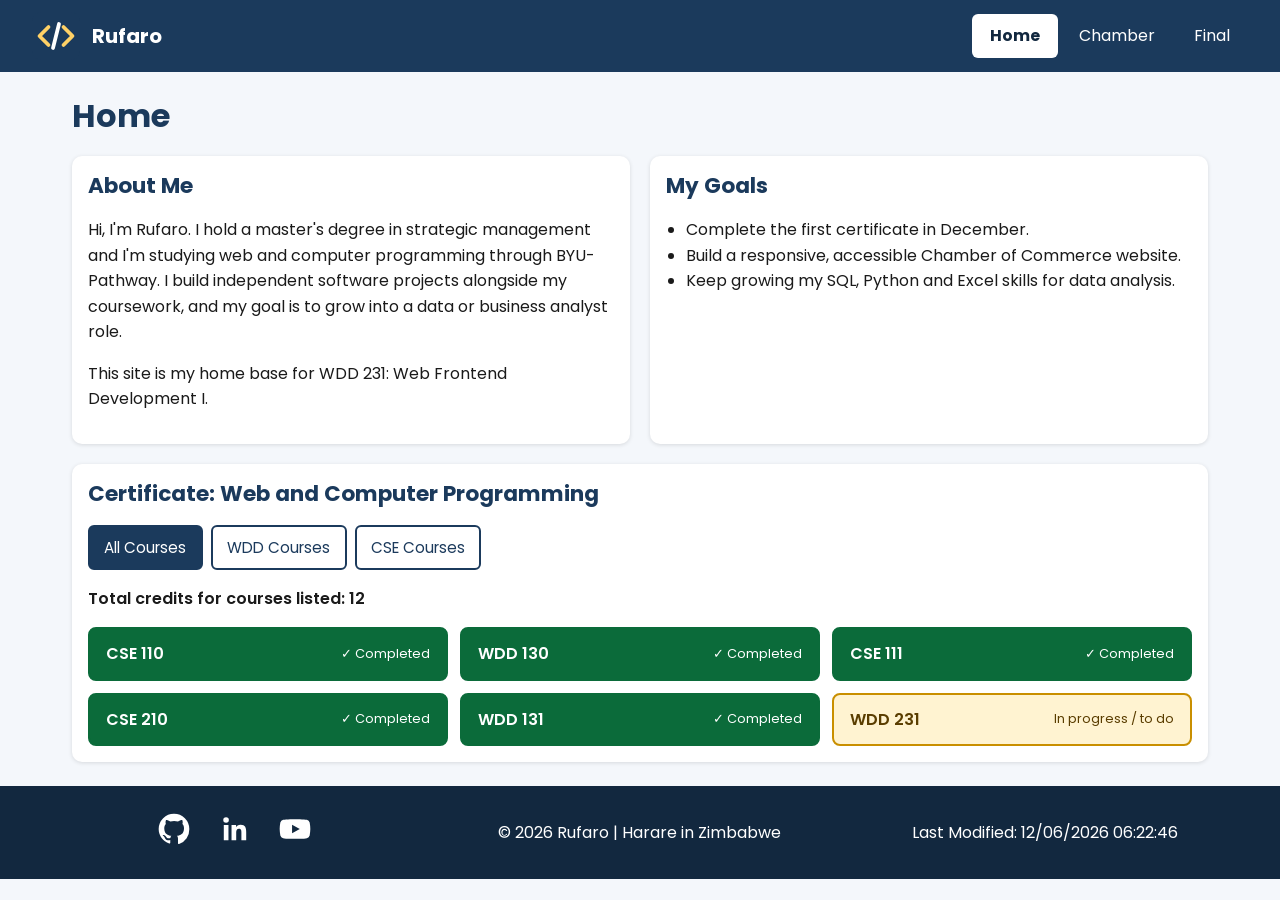
==== index.html @ 34c95f8e "landing page" ====
<!doctype html>
<html lang="en">
  <head>
    <meta charset="UTF-8" />
    <meta name="viewport" content="width=device-width, initial-scale=1.0" />
    <title>Rufaro | WDD 231 Course Home</title>
    <meta
      name="description"
      content="Course home page for Rufaro's WDD 231 Web Frontend Development I work, including the Web and Computer Programming certificate course list."
    />
    <meta name="author" content="Rufaro" />

    <link rel="preconnect" href="https://fonts.googleapis.com" />
    <link rel="preconnect" href="https://fonts.gstatic.com" crossorigin />
    <link
      href="https://fonts.googleapis.com/css2?family=Poppins:wght@400;600;700&display=swap"
      rel="stylesheet"
    />

    <link rel="stylesheet" href="styles/small.css" />
    <link rel="stylesheet" href="styles/larger.css" />

    <script src="scripts/navigation.js" defer></script>
    <script src="scripts/date.js" defer></script>
    <script src="scripts/course.js" defer></script>
  </head>
  <body>
    <header>
      <div class="brand">
        <img src="images/logo.svg" alt="" width="48" height="48" />
        <span class="name">Rufaro</span>
      </div>
      <button
        id="menu-button"
        aria-expanded="false"
        aria-controls="primary-nav"
        aria-label="Toggle navigation menu"
      >
        &#9776;
      </button>
      <nav aria-label="Main navigation">
        <ul id="primary-nav">
          <li>
            <a href="index.html" class="active" aria-current="page">Home</a>
          </li>
          <li><a href="chamber/index.html">Chamber</a></li>
          <li><a href="final/index.html">Final</a></li>
        </ul>
      </nav>
    </header>

    <main>
      <h1>Home</h1>

      <section id="about" class="about">
        <h2>About Me</h2>
        <p>
          Hi, I'm Rufaro. I hold a master's degree in strategic management and
          I'm studying web and computer programming through BYU-Pathway. I build
          independent software projects alongside my coursework, and my goal is
          to grow into a data or business analyst role.
        </p>
        <p>
          This site is my home base for WDD 231: Web Frontend Development I.
        </p>
      </section>

      <section id="courses" class="courses">
        <h2>Certificate: Web and Computer Programming</h2>
        <div
          class="filters"
          role="group"
          aria-label="Filter courses by subject"
        >
          <button
            type="button"
            data-filter="all"
            class="active"
            aria-pressed="true"
          >
            All Courses
          </button>
          <button type="button" data-filter="WDD" aria-pressed="false">
            WDD Courses
          </button>
          <button type="button" data-filter="CSE" aria-pressed="false">
            CSE Courses
          </button>
        </div>
        <p class="credits" aria-live="polite">
          Total credits for courses listed: <span id="total-credits">0</span>
        </p>
        <ul id="course-list" class="course-list"></ul>
      </section>

      <section id="goals" class="goals">
        <h2>My Goals</h2>
        <ul>
          <li>Complete the first certificate in December.</li>
          <li>Build a responsive, accessible Chamber of Commerce website.</li>
          <li>
            Keep growing my SQL, Python and Excel skills for data analysis.
          </li>
        </ul>
      </section>
    </main>

    <footer>
      <div class="social">
        <a
          href="https://github.com/yourgithubusername/wdd231"
          aria-label="GitHub"
          ><img src="images/github.svg" alt="" width="32" height="32"
        /></a>
        <a
          href="https://www.linkedin.com/in/your-linkedin/"
          aria-label="LinkedIn"
          ><img src="images/linkedin.svg" alt="" width="32" height="32"
        /></a>
        <a href="https://www.youtube.com/" aria-label="YouTube"
          ><img src="images/youtube.svg" alt="" width="32" height="32"
        /></a>
      </div>
      <p>
        &copy; <span id="currentyear"></span> Rufaro &#124; Harare in Zimbabwe
      </p>
      <p>Last Modified: <span id="lastModified"></span></p>
    </footer>
  </body>
</html>
---- styles/small.css ----
/* Small screen styles (mobile first, 320px and up) */
:root {
  --primary: #1b3a5c;
  --primary-dark: #12283f;
  --accent: #ffd166;
  --bg: #f4f7fb;
  --text: #1a1a1a;
  --white: #ffffff;
  --done: #0b6b3a;
  --todo: #5a3d00;
}

*, *::before, *::after { box-sizing: border-box; }

html { -webkit-text-size-adjust: 100%; }

body {
  margin: 0;
  font-family: "Poppins", sans-serif;
  line-height: 1.6;
  color: var(--text);
  background: var(--bg);
}

img { max-width: 100%; height: auto; }

/* Header and navigation */
header {
  display: flex;
  flex-wrap: wrap;
  align-items: center;
  justify-content: space-between;
  padding: 0.75rem 1rem;
  background: var(--primary);
  color: var(--white);
}

.brand { display: flex; align-items: center; gap: 0.75rem; }
.name { font-size: 1.25rem; font-weight: 700; }

#menu-button {
  background: transparent;
  color: var(--white);
  border: 2px solid var(--white);
  border-radius: 6px;
  font-size: 1.5rem;
  line-height: 1;
  padding: 0.35rem 0.7rem;
  cursor: pointer;
}

#menu-button:hover, #menu-button:focus-visible { background: var(--accent); color: var(--primary-dark); }

nav { width: 100%; }

#primary-nav {
  display: none;
  list-style: none;
  margin: 0.75rem 0 0;
  padding: 0;
}

#primary-nav.open { display: block; }

#primary-nav a {
  display: block;
  padding: 0.75rem 1rem;
  color: var(--white);
  text-decoration: none;
  border-bottom: 1px solid rgba(255, 255, 255, 0.25);
}

#primary-nav a:hover, #primary-nav a:focus-visible {
  background: var(--accent);
  color: var(--primary-dark);
}

/* Wayfinding */
#primary-nav a.active {
  background: var(--white);
  color: var(--primary-dark);
  font-weight: 700;
}

/* Main */
main { padding: 1rem; }

h1, h2 { color: var(--primary); line-height: 1.25; }
h1 { margin: 0.5rem 0 1rem; }
h2 { font-size: 1.35rem; margin-top: 0; }

section {
  background: var(--white);
  border-radius: 10px;
  padding: 1rem;
  margin-bottom: 1.25rem;
  box-shadow: 0 1px 4px rgba(0, 0, 0, 0.12);
}

/* Course filters */
.filters { display: flex; flex-wrap: wrap; gap: 0.5rem; margin-bottom: 0.75rem; }

.filters button {
  font-family: inherit;
  font-size: 0.95rem;
  padding: 0.55rem 0.9rem;
  border: 2px solid var(--primary);
  border-radius: 6px;
  background: var(--white);
  color: var(--primary);
  cursor: pointer;
}

.filters button:hover, .filters button:focus-visible { background: var(--accent); }

.filters button.active { background: var(--primary); color: var(--white); }

.credits { font-weight: 600; }

/* Course cards */
.course-list {
  list-style: none;
  margin: 0;
  padding: 0;
  display: grid;
  gap: 0.75rem;
}

.course-card {
  display: flex;
  justify-content: space-between;
  align-items: center;
  gap: 0.5rem;
  padding: 0.75rem 1rem;
  border-radius: 8px;
  font-weight: 600;
  border: 2px solid var(--primary);
}

.course-card .status { font-size: 0.8rem; font-weight: 400; }

.course-card.completed {
  background: var(--done);
  border-color: var(--done);
  color: var(--white);
}

.course-card.not-completed {
  background: #fff3d1;
  border-color: #c98f00;
  color: var(--todo);
}

.goals ul { margin: 0; padding-left: 1.25rem; }

/* Footer */
footer {
  background: var(--primary-dark);
  color: var(--white);
  text-align: center;
  padding: 1rem;
}

footer p { margin: 0.4rem 0; }

.social { display: flex; justify-content: center; gap: 1rem; }

.social a { display: inline-block; padding: 0.4rem; border-radius: 6px; }
.social a:hover, .social a:focus-visible { background: rgba(255, 255, 255, 0.2); }
---- styles/larger.css ----
/* Larger screen styles */
@media screen and (min-width: 700px) {
  header { flex-wrap: nowrap; padding: 0.75rem 2rem; }

  #menu-button { display: none; }

  nav { width: auto; }

  #primary-nav {
    display: flex;
    gap: 0.25rem;
    margin: 0;
  }

  #primary-nav a {
    border-bottom: none;
    border-radius: 6px;
    padding: 0.6rem 1.1rem;
  }

  main {
    display: grid;
    grid-template-columns: 1fr 1fr;
    gap: 1.25rem;
    max-width: 1200px;
    margin: 0 auto;
    padding: 1.5rem 2rem;
  }

  main h1 { grid-column: 1 / -1; margin: 0; }

  main section { margin-bottom: 0; }

  .courses { grid-column: 1 / -1; grid-row: 3; }

  .course-list { grid-template-columns: repeat(3, 1fr); }

  footer {
    display: grid;
    grid-template-columns: repeat(3, 1fr);
    align-items: center;
    padding: 1.25rem 2rem;
  }
}
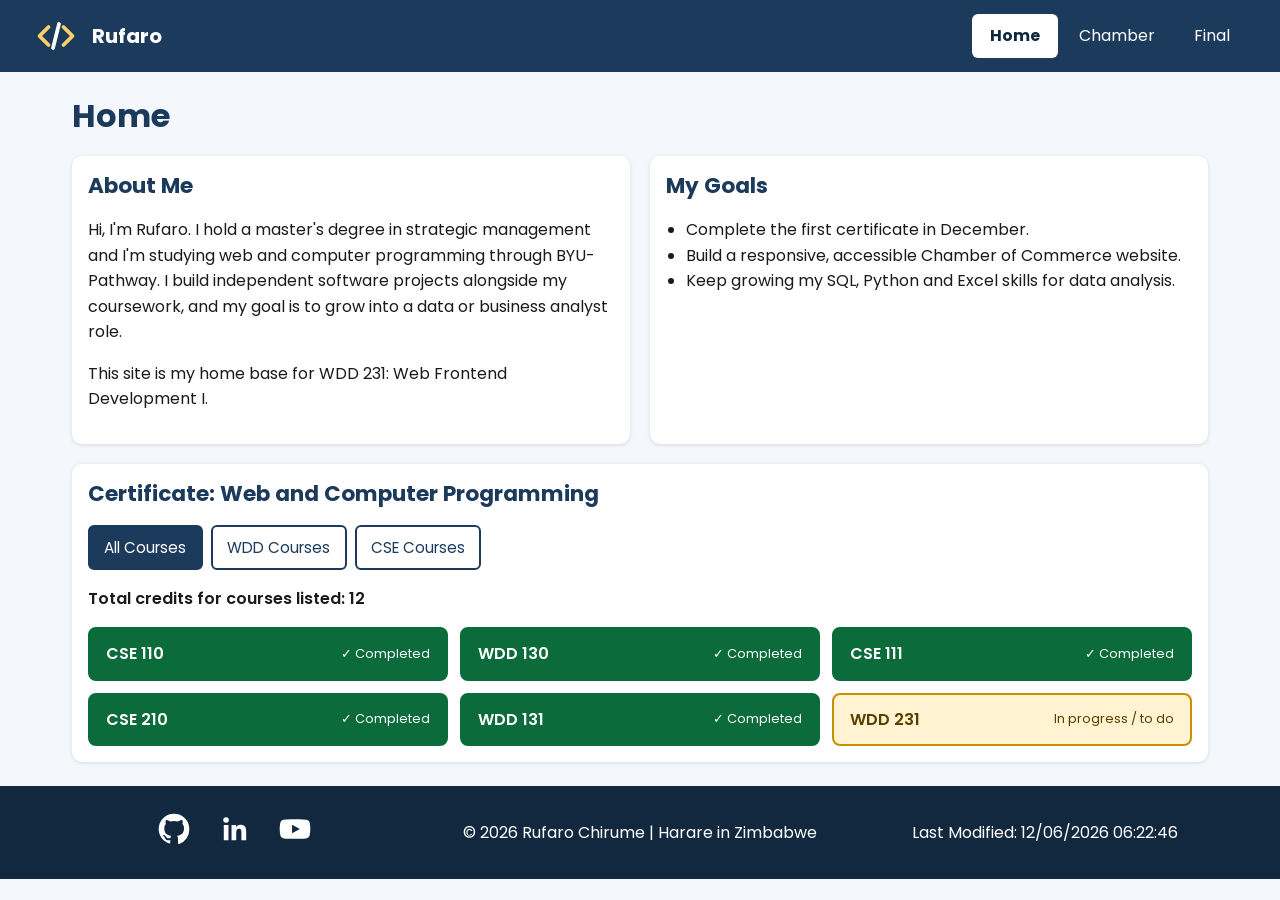
==== commit 362609d8: "footer edited" ====
--- a/index.html
+++ b/index.html
@@ -3,12 +3,12 @@
   <head>
     <meta charset="UTF-8" />
     <meta name="viewport" content="width=device-width, initial-scale=1.0" />
-    <title>Rufaro | WDD 231 Course Home</title>
+    <title>Rufaro Chirume | WDD 231 Course Home</title>
     <meta
       name="description"
       content="Course home page for Rufaro's WDD 231 Web Frontend Development I work, including the Web and Computer Programming certificate course list."
     />
-    <meta name="author" content="Rufaro" />
+    <meta name="author" content="Rufaro Chirume" />
 
     <link rel="preconnect" href="https://fonts.googleapis.com" />
     <link rel="preconnect" href="https://fonts.gstatic.com" crossorigin />
@@ -122,7 +122,8 @@
         /></a>
       </div>
       <p>
-        &copy; <span id="currentyear"></span> Rufaro &#124; Harare in Zimbabwe
+        &copy; <span id="currentyear"></span> Rufaro Chirume &#124; Harare in
+        Zimbabwe
       </p>
       <p>Last Modified: <span id="lastModified"></span></p>
     </footer>
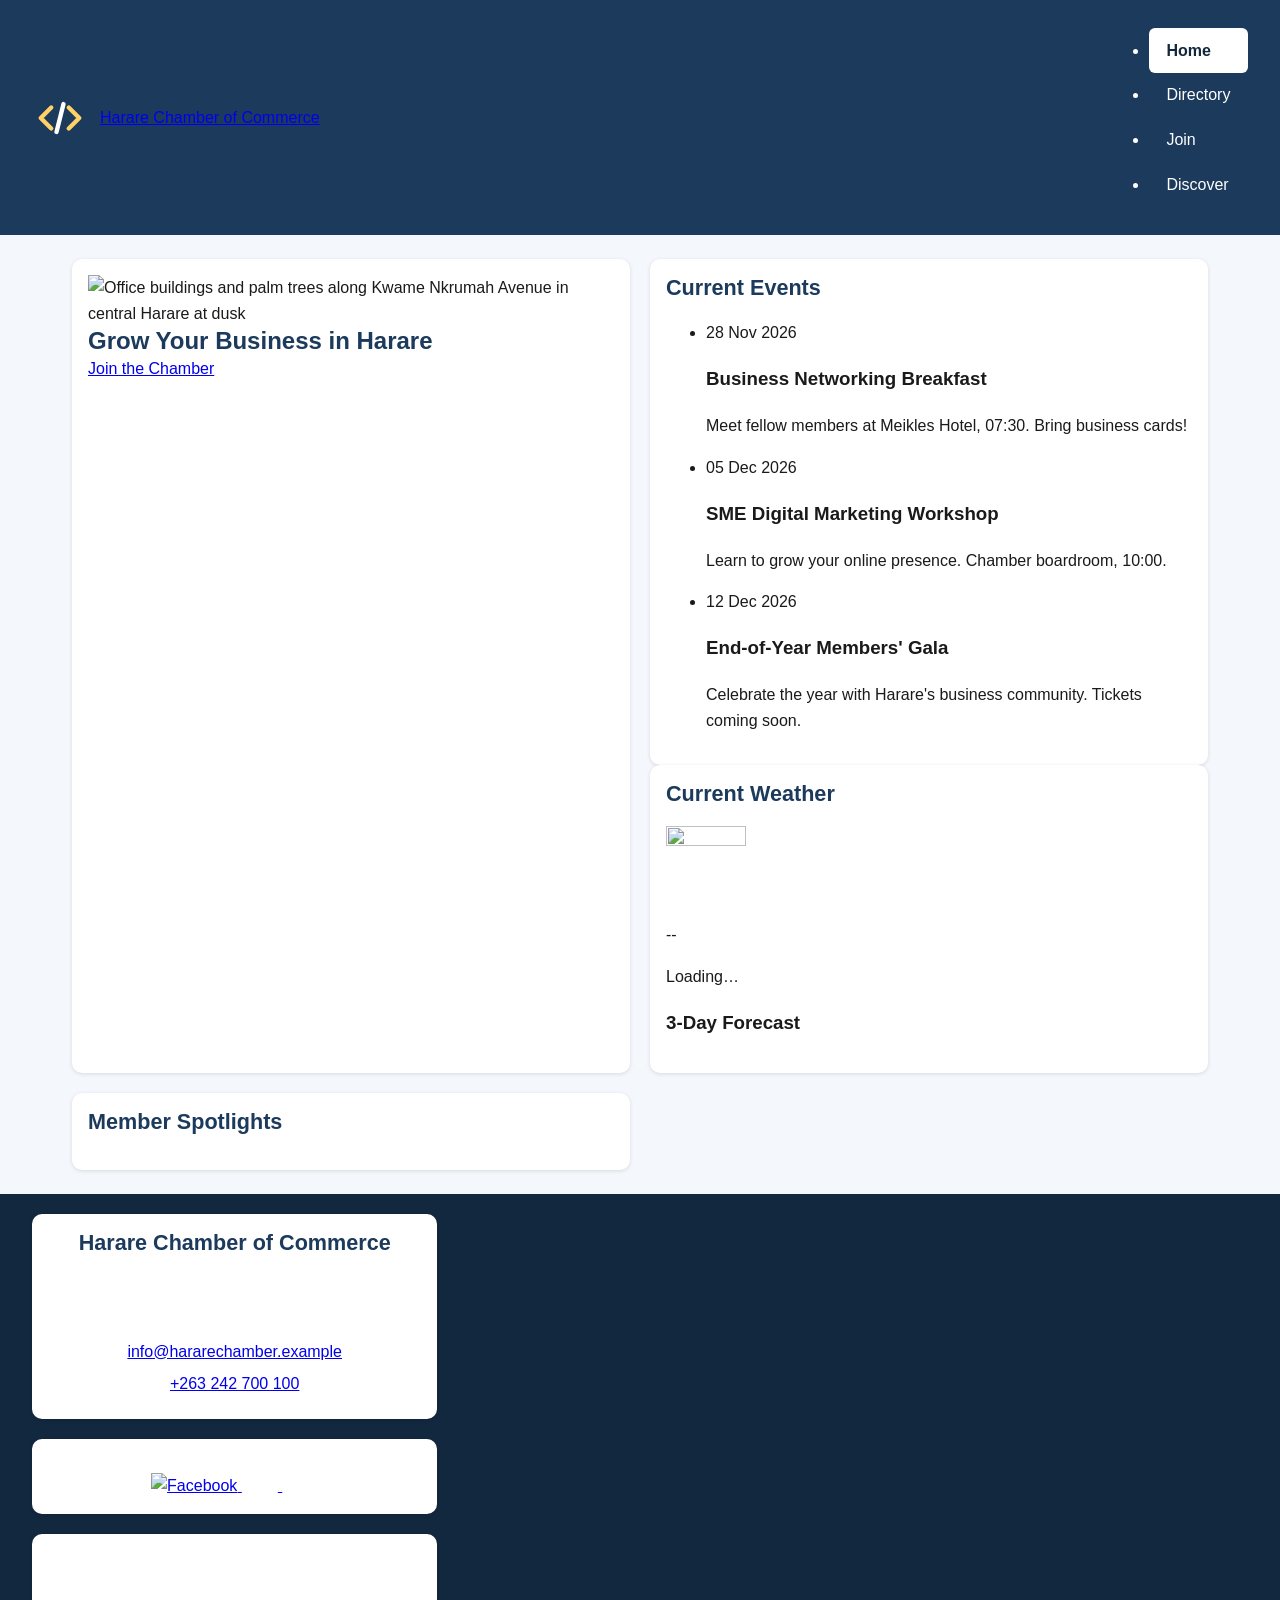
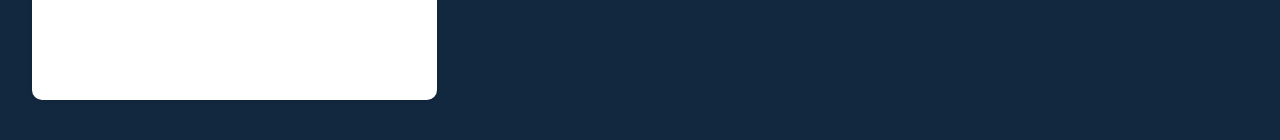
==== commit 6106d623: "update week3" ====
--- a/index.html
+++ b/index.html
@@ -3,129 +3,184 @@
   <head>
     <meta charset="UTF-8" />
     <meta name="viewport" content="width=device-width, initial-scale=1.0" />
-    <title>Rufaro Chirume | WDD 231 Course Home</title>
+    <title>Harare Chamber of Commerce | Home</title>
     <meta
       name="description"
-      content="Course home page for Rufaro's WDD 231 Web Frontend Development I work, including the Web and Computer Programming certificate course list."
+      content="The Harare Chamber of Commerce connects and grows local businesses in Zimbabwe's capital city through events, networking, and member spotlights."
     />
     <meta name="author" content="Rufaro Chirume" />
+
+    <!-- Facebook / Open Graph -->
+    <meta property="og:title" content="Harare Chamber of Commerce | Home" />
+    <meta property="og:type" content="website" />
+    <meta
+      property="og:description"
+      content="The Harare Chamber of Commerce connects and grows local businesses in Zimbabwe's capital city through events, networking, and member spotlights."
+    />
+    <meta
+      property="og:image"
+      content="https://ruffych594.github.io/wdd231/chamber/images/og-home.jpg"
+    />
+    <meta
+      property="og:url"
+      content="https://ruffych594.github.io/wdd231/chamber/index.html"
+    />
+    <link rel="icon" href="images/favicon.ico" sizes="32x32" />
+    <link rel="icon" href="images/favicon.svg" type="image/svg+xml" />
 
     <link rel="preconnect" href="https://fonts.googleapis.com" />
     <link rel="preconnect" href="https://fonts.gstatic.com" crossorigin />
     <link
-      href="https://fonts.googleapis.com/css2?family=Poppins:wght@400;600;700&display=swap"
+      href="https://fonts.googleapis.com/css2?family=Montserrat:wght@600;700&family=Open+Sans:wght@400;600&display=swap"
       rel="stylesheet"
     />
 
+    <link rel="stylesheet" href="styles/normalize.css" />
     <link rel="stylesheet" href="styles/small.css" />
     <link rel="stylesheet" href="styles/larger.css" />
+    <link rel="stylesheet" href="styles/home.css" />
 
     <script src="scripts/navigation.js" defer></script>
     <script src="scripts/date.js" defer></script>
-    <script src="scripts/course.js" defer></script>
+    <script src="scripts/weather.js" defer></script>
+    <script src="scripts/spotlight.js" defer></script>
   </head>
+
   <body>
     <header>
-      <div class="brand">
-        <img src="images/logo.svg" alt="" width="48" height="48" />
-        <span class="name">Rufaro</span>
+      <div class="header-inner">
+        <a class="brand" href="index.html">
+          <img
+            src="images/logo.svg"
+            alt="Harare Chamber of Commerce logo"
+            width="56"
+            height="56"
+          />
+          <span class="brand-text">
+            <span class="brand-name">Harare</span>
+            <span class="brand-sub">Chamber of Commerce</span>
+          </span>
+        </a>
+        <button
+          id="menu-button"
+          type="button"
+          aria-label="Open navigation menu"
+          aria-expanded="false"
+          aria-controls="primary-nav"
+        ></button>
       </div>
-      <button
-        id="menu-button"
-        aria-expanded="false"
-        aria-controls="primary-nav"
-        aria-label="Toggle navigation menu"
-      >
-        &#9776;
-      </button>
-      <nav aria-label="Main navigation">
-        <ul id="primary-nav">
-          <li>
-            <a href="index.html" class="active" aria-current="page">Home</a>
-          </li>
-          <li><a href="chamber/index.html">Chamber</a></li>
-          <li><a href="final/index.html">Final</a></li>
+      <nav id="primary-nav" aria-label="Main navigation">
+        <ul>
+          <li><a href="index.html" class="active" aria-current="page">Home</a></li>
+          <li><a href="directory.html">Directory</a></li>
+          <li><a href="join.html">Join</a></li>
+          <li><a href="discover.html">Discover</a></li>
         </ul>
       </nav>
     </header>
 
-    <main>
-      <h1>Home</h1>
-
-      <section id="about" class="about">
-        <h2>About Me</h2>
-        <p>
-          Hi, I'm Rufaro. I hold a master's degree in strategic management and
-          I'm studying web and computer programming through BYU-Pathway. I build
-          independent software projects alongside my coursework, and my goal is
-          to grow into a data or business analyst role.
-        </p>
-        <p>
-          This site is my home base for WDD 231: Web Frontend Development I.
-        </p>
+    <main class="home">
+      <section class="hero">
+        <picture>
+          <source media="(max-width: 600px)" srcset="images/hero-small.webp" />
+          <img
+            src="images/hero-large.webp"
+            alt="Office buildings and palm trees along Kwame Nkrumah Avenue in central Harare at dusk"
+            width="1200"
+            height="600"
+            fetchpriority="high"
+          />
+        </picture>
+        <div class="hero-content">
+          <h1>Grow Your Business in Harare</h1>
+          <a href="join.html" class="cta">Join the Chamber</a>
+        </div>
       </section>
 
-      <section id="courses" class="courses">
-        <h2>Certificate: Web and Computer Programming</h2>
-        <div
-          class="filters"
-          role="group"
-          aria-label="Filter courses by subject"
-        >
-          <button
-            type="button"
-            data-filter="all"
-            class="active"
-            aria-pressed="true"
-          >
-            All Courses
-          </button>
-          <button type="button" data-filter="WDD" aria-pressed="false">
-            WDD Courses
-          </button>
-          <button type="button" data-filter="CSE" aria-pressed="false">
-            CSE Courses
-          </button>
-        </div>
-        <p class="credits" aria-live="polite">
-          Total credits for courses listed: <span id="total-credits">0</span>
-        </p>
-        <ul id="course-list" class="course-list"></ul>
-      </section>
+      <div class="home-grid">
+        <section class="home-card events" aria-labelledby="events-heading">
+          <h2 id="events-heading">Current Events</h2>
+          <ul class="event-list">
+            <li>
+              <p class="event-date">28 Nov 2026</p>
+              <h3>Business Networking Breakfast</h3>
+              <p>Meet fellow members at Meikles Hotel, 07:30. Bring business cards!</p>
+            </li>
+            <li>
+              <p class="event-date">05 Dec 2026</p>
+              <h3>SME Digital Marketing Workshop</h3>
+              <p>Learn to grow your online presence. Chamber boardroom, 10:00.</p>
+            </li>
+            <li>
+              <p class="event-date">12 Dec 2026</p>
+              <h3>End-of-Year Members' Gala</h3>
+              <p>Celebrate the year with Harare's business community. Tickets coming soon.</p>
+            </li>
+          </ul>
+        </section>
 
-      <section id="goals" class="goals">
-        <h2>My Goals</h2>
-        <ul>
-          <li>Complete the first certificate in December.</li>
-          <li>Build a responsive, accessible Chamber of Commerce website.</li>
-          <li>
-            Keep growing my SQL, Python and Excel skills for data analysis.
-          </li>
-        </ul>
+        <section class="home-card weather" aria-labelledby="weather-heading">
+          <h2 id="weather-heading">Current Weather</h2>
+          <div class="weather-now">
+            <img
+              id="weather-icon"
+              src="images/weather-placeholder.svg"
+              alt=""
+              width="80"
+              height="80"
+            />
+            <div>
+              <p><span id="current-temp" class="temp">--</span></p>
+              <p id="weather-desc" class="desc">Loading…</p>
+            </div>
+          </div>
+          <h3>3-Day Forecast</h3>
+          <ul id="forecast" class="forecast"></ul>
+        </section>
+      </div>
+
+      <section class="spotlights" aria-labelledby="spotlight-heading">
+        <h2 id="spotlight-heading">Member Spotlights</h2>
+        <div id="spotlight-container" class="spotlight-grid"></div>
       </section>
     </main>
 
     <footer>
-      <div class="social">
-        <a
-          href="https://github.com/yourgithubusername/wdd231"
-          aria-label="GitHub"
-          ><img src="images/github.svg" alt="" width="32" height="32"
-        /></a>
-        <a
-          href="https://www.linkedin.com/in/your-linkedin/"
-          aria-label="LinkedIn"
-          ><img src="images/linkedin.svg" alt="" width="32" height="32"
-        /></a>
-        <a href="https://www.youtube.com/" aria-label="YouTube"
-          ><img src="images/youtube.svg" alt="" width="32" height="32"
-        /></a>
+      <div class="footer-inner">
+        <section class="footer-contact">
+          <h2>Harare Chamber of Commerce</h2>
+          <p>14 Samora Machel Avenue</p>
+          <p>Harare, Zimbabwe</p>
+          <p>
+            <a href="mailto:info@hararechamber.example"
+              >info@hararechamber.example</a
+            >
+          </p>
+          <p><a href="tel:+263242700100">+263 242 700 100</a></p>
+        </section>
+
+        <section class="footer-social" aria-label="Social media">
+          <a href="https://www.facebook.com/" target="_blank" rel="noopener">
+            <img src="images/facebook.svg" alt="Facebook" width="36" height="36" loading="lazy" />
+          </a>
+          <a href="https://www.youtube.com/" target="_blank" rel="noopener">
+            <img src="images/youtube.svg" alt="YouTube" width="36" height="36" loading="lazy" />
+          </a>
+          <a href="https://www.linkedin.com/" target="_blank" rel="noopener">
+            <img src="images/linkedin.svg" alt="LinkedIn" width="36" height="36" loading="lazy" />
+          </a>
+        </section>
+
+        <section class="footer-dev">
+          <p>WDD 231</p>
+          <p>Rufaro Chirume</p>
+          <p>
+            &copy; <span id="current-year"></span> Harare Chamber of Commerce
+          </p>
+          <p id="last-modified"></p>
+          <p>Hero photo: Tatenda Mapigoti on Unsplash</p>
+        </section>
       </div>
-      <p>
-        &copy; <span id="currentyear"></span> Rufaro Chirume &#124; Harare in
-        Zimbabwe
-      </p>
-      <p>Last Modified: <span id="lastModified"></span></p>
     </footer>
   </body>
 </html>
